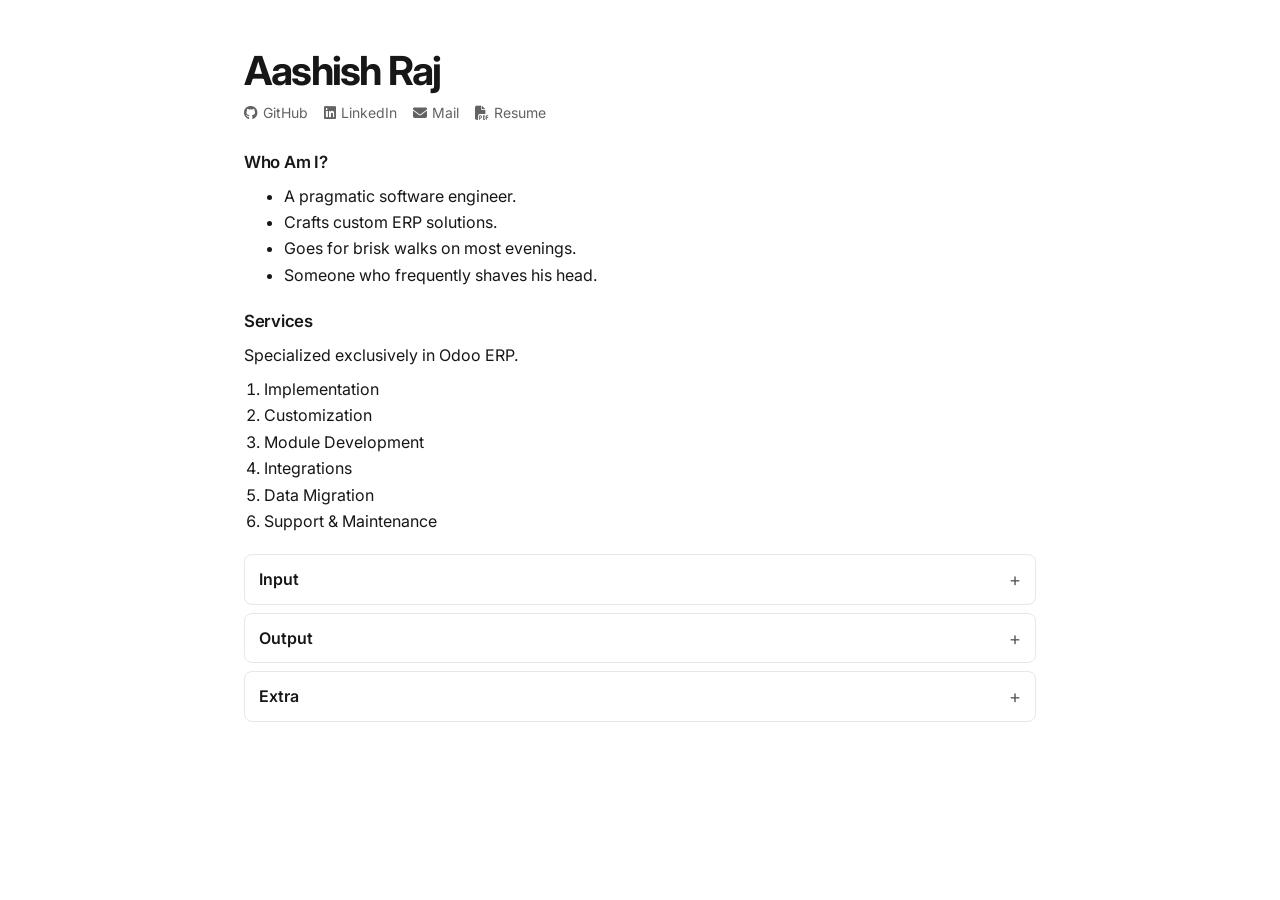
==== index.html @ 98721ff3 "Input Output Extra" ====
<!doctype html>
<html lang="en">

<head>
  <meta charset="utf-8">
  <meta name="viewport" content="width=device-width, initial-scale=1">
  <title>Aashish Raj</title>
  <link rel="preconnect" href="https://fonts.googleapis.com">
  <link rel="preconnect" href="https://fonts.gstatic.com" crossorigin>
  <link href="https://fonts.googleapis.com/css2?family=Inter:wght@400;500;600;700&display=swap" rel="stylesheet">
  <link rel="stylesheet" href="https://cdnjs.cloudflare.com/ajax/libs/font-awesome/6.7.2/css/all.min.css">
  <link rel="stylesheet" href="style.css">
</head>

<body>
  <main class="page">
    <header class="site-header">
      <h1>Aashish Raj</h1>
      <nav class="social-links" aria-label="Social links">
        <a href="https://github.com/iamtheaashish/"><i class="fa-brands fa-github" aria-hidden="true"></i><span>GitHub</span></a>
        <a href="https://linkedin.com/in/iamtheaashish/"><i class="fa-brands fa-linkedin" aria-hidden="true"></i><span>LinkedIn</span></a>
        <a href="mailto:iamtheaashish@gmail.com"><i class="fa-solid fa-envelope" aria-hidden="true"></i><span>Mail</span></a>
        <a href="YOUR_RESUME_URL"><i class="fa-solid fa-file-pdf" aria-hidden="true"></i><span>Resume</span></a>
      </nav>
    </header>

    <section class="intro" aria-labelledby="about-heading">
      <h2 id="about-heading">Who Am I?</h2>
      <ul>
        <li>A pragmatic software engineer.</li>
        <li>Crafts custom ERP solutions.</li>
        <li>Goes for brisk walks on most evenings.</li>
        <li>Someone who frequently shaves his head.</li>
      </ul>
    </section>

    <section class="services" aria-labelledby="services-heading">
      <h2 id="services-heading">Services</h2>
      <p class="services-description">
        Specialized exclusively in Odoo ERP.
      </p>
      <ol>
        <li>Implementation</li>
        <li>Customization</li>
        <li>Module Development</li>
        <li>Integrations</li>
        <li>Data Migration</li>
        <li>Support & Maintenance</li>
      </ol>
    </section>

    <section class="link-cards" aria-label="Explore">
      <details class="card">
        <summary>Input</summary>
        <nav class="links" aria-label="Input links">
          <a href="#">Articles</a>
          <a href="#">Books</a>
        </nav>
      </details>
      <details class="card">
        <summary>Output</summary>
        <nav class="links" aria-label="Output links">
          <a href="#">Bytings</a>
          <a href="#">Projects</a>
        </nav>
      </details>
      <details class="card">
        <summary>Extra</summary>
        <nav class="links" aria-label="Extra links">
          <a href="#">Grateful</a>
          <a href="#">Hardware</a>
        </nav>
      </details>
    </section>
  </main>
</body>

</html>
---- style.css ----
* {
  box-sizing: border-box;
}

:root {
  color-scheme: light;
  --text: #171717;
  --muted: #626262;
  --border: #e7e7e7;
  --surface: #fff;
  --surface-hover: #fafafa;
  --focus: #555;
}

body {
  max-width: 840px;
  margin: 0 auto;
  padding: 48px 24px;
  color: var(--text);
  background: var(--surface);
  font-family: Inter, sans-serif;
  font-size: 16px;
  line-height: 1.65;
  -webkit-font-smoothing: antialiased;
}

h1, h2, p, ul {
  margin-top: 0;
}

h1 {
  margin-bottom: 4px;
  font-size: clamp(2rem, 5vw, 2.5rem);
  line-height: 1.15;
  letter-spacing: -0.045em;
  font-weight: 700;
}

h2 {
  margin-bottom: 8px;
  font-size: 1.05rem;
  line-height: 1.4;
  letter-spacing: -0.015em;
  font-weight: 600;
}

.site-header {
  margin-bottom: 28px;
}

.social-links {
  display: flex;
  flex-wrap: wrap;
  gap: 8px 16px;
  margin-top: 8px;
  font-size: 14px;
  line-height: 1.5;
}

.social-links a {
  display: inline-flex;
  align-items: center;
  gap: 5px;
  color: var(--muted);
  text-decoration: none;
}

.social-links a:hover,
.links a:hover {
  color: var(--text);
  text-decoration: underline;
  text-underline-offset: 3px;
}

.intro {
  margin-bottom: 22px;
}

.intro p {
  max-width: 62ch;
  margin-bottom: 0;
}

.services {
  margin-bottom: 20px;
}

.services-description {
  margin-bottom: 8px;
}

.services ol {
  margin-top: 0;
  margin-bottom: 0;
  padding-left: 20px;
}

.services ul {
  margin-bottom: 0;
  padding-left: 20px;
}

.link-cards {
  display: grid;
  gap: 8px;
}

.card {
  overflow: hidden;
  border: 1px solid var(--border);
  border-radius: 8px;
  background: var(--surface);
  transition: background-color 140ms ease, border-color 140ms ease;
}

.card:hover {
  border-color: #d8d8d8;
}

.card summary {
  display: flex;
  align-items: center;
  justify-content: space-between;
  gap: 16px;
  padding: 11px 14px;
  cursor: pointer;
  font-weight: 600;
  list-style: none;
}

.card summary::-webkit-details-marker {
  display: none;
}

.card summary::after {
  content: "+";
  color: var(--muted);
  font-size: 1.15rem;
  font-weight: 400;
  line-height: 1;
}

.card[open] summary::after {
  content: "−";
}

.card summary:hover {
  background: var(--surface-hover);
}

.card summary:focus-visible,
.social-links a:focus-visible,
.links a:focus-visible {
  outline: 2px solid var(--focus);
  outline-offset: 3px;
  border-radius: 2px;
}

.links {
  display: flex;
  flex-wrap: wrap;
  gap: 8px 20px;
  padding: 0 14px 12px;
}

.links a {
  color: var(--text);
  text-decoration: none;
  text-underline-offset: 3px;
}

@media (max-width: 520px) {
  body {
    padding: 36px 16px;
  }

  .site-header {
    margin-bottom: 24px;
  }
}

@media (prefers-reduced-motion: reduce) {
  .card {
    transition: none;
  }
}
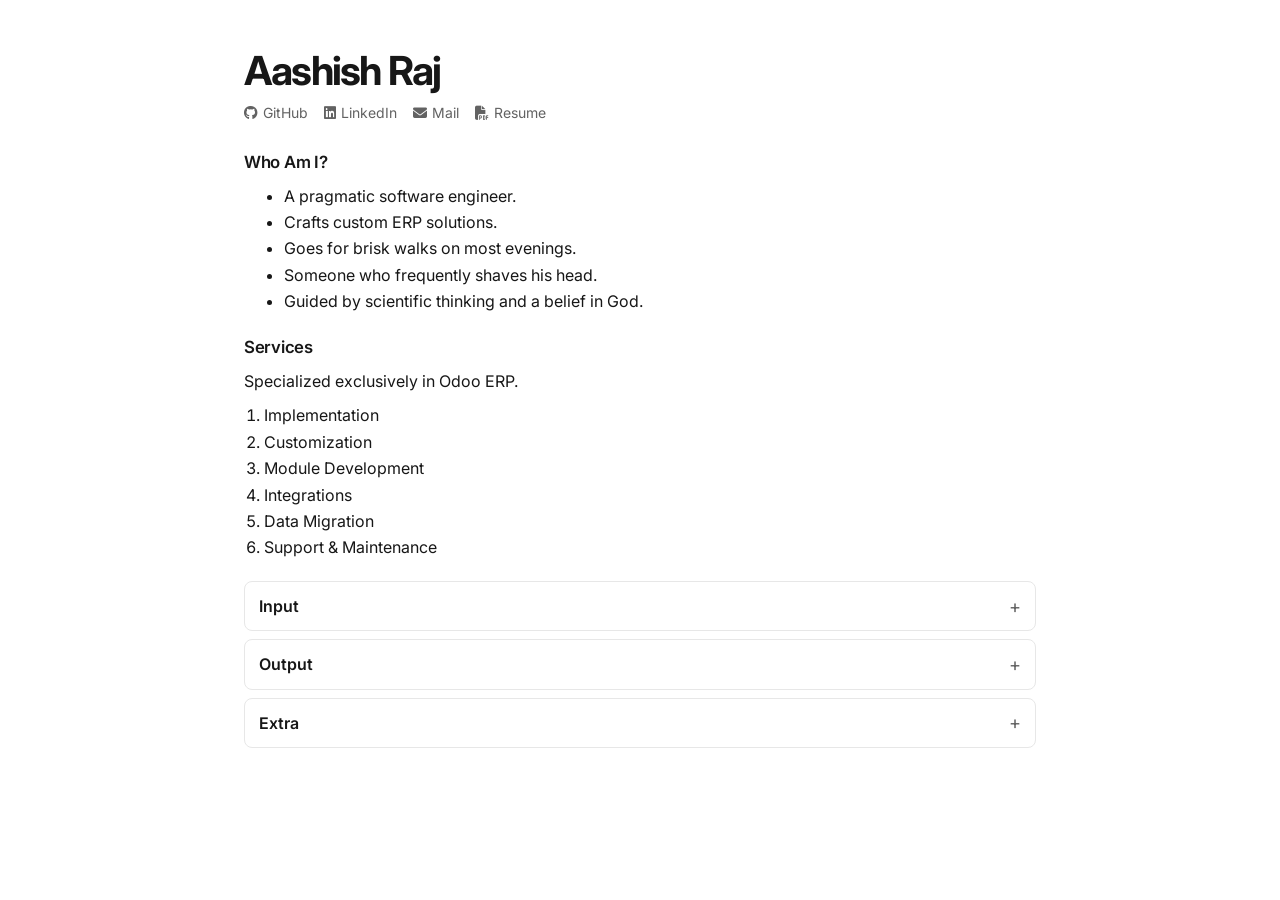
==== commit 420c1415: "Books and Articles Done" ====
--- a/index.html
+++ b/index.html
@@ -31,6 +31,7 @@
         <li>Crafts custom ERP solutions.</li>
         <li>Goes for brisk walks on most evenings.</li>
         <li>Someone who frequently shaves his head.</li>
+        <li>Guided by scientific thinking and a belief in God.</li>
       </ul>
     </section>
 
@@ -53,8 +54,8 @@
       <details class="card">
         <summary>Input</summary>
         <nav class="links" aria-label="Input links">
-          <a href="#">Articles</a>
-          <a href="#">Books</a>
+          <a href="input/articles.html">Articles</a>
+          <a href="input/books.html">Books</a>
         </nav>
       </details>
       <details class="card">
--- a/style.css
+++ b/style.css
@@ -169,6 +169,171 @@
   text-underline-offset: 3px;
 }
 
+/* Books page */
+.back-link {
+  display: inline-block;
+  margin-bottom: 2px;
+  color: var(--accent, #087eaa);
+  font-size: 14px;
+  text-decoration: none;
+}
+
+.back-link:hover {
+  text-decoration: underline;
+  text-underline-offset: 3px;
+}
+
+.page-header {
+  margin-bottom: 30px;
+}
+
+.subtitle {
+  margin-bottom: 0;
+  color: var(--muted);
+  font-size: 1.05rem;
+}
+
+.year-section h2 {
+  margin-bottom: 14px;
+  font-size: 1.2rem;
+}
+
+/* Books page */
+.back-link {
+  display: inline-block;
+  margin-bottom: 2px;
+  color: var(--muted);
+  font-size: 14px;
+  text-decoration: none;
+}
+
+.back-link:hover {
+  color: var(--text);
+  text-decoration: underline;
+}
+
+.page-header {
+  margin-bottom: 28px;
+}
+
+.subtitle {
+  margin-bottom: 0;
+  color: var(--muted);
+  font-size: 1.05rem;
+}
+
+.year-section h2 {
+  margin-bottom: 14px;
+  font-size: 1.2rem;
+}
+
+.book-list {
+  margin: 0;
+  padding-left: 24px;
+}
+
+.book {
+  padding-left: 4px;
+  margin-bottom: 18px;
+}
+
+.book-title {
+  margin-bottom: 10px;
+  font-weight: 500;
+}
+
+.book-title a {
+  color: var(--text);
+  text-decoration: underline;
+  text-underline-offset: 4px;
+}
+
+.book-title a:hover {
+  color: var(--muted);
+}
+
+.book-title span:not(.badge) {
+  color: var(--muted);
+  font-weight: 400;
+}
+
+.book-note {
+  margin-bottom: 0;
+  color: var(--muted);
+  line-height: 1.75;
+}
+
+.badge {
+  display: inline-block;
+  margin-left: 4px;
+  padding: 1px 7px;
+  border: 1px solid var(--border);
+  border-radius: 4px;
+  color: var(--muted);
+  font-size: 12px;
+}
+
+@media (max-width: 520px) {
+  .page-header {
+    margin-bottom: 24px;
+  }
+
+  .book-list {
+    padding-left: 20px;
+  }
+
+  .book {
+    margin-bottom: 20px;
+  }
+}
+
+/* Articles page */
+.article-list {
+  margin: 0;
+  padding-left: 24px;
+}
+
+.article {
+  padding-left: 4px;
+  margin-bottom: 18px;
+}
+
+.article-title {
+  margin-bottom: 10px;
+  font-weight: 500;
+}
+
+.article-title a {
+  color: var(--text);
+  text-decoration: underline;
+  text-underline-offset: 4px;
+}
+
+.article-title a:hover {
+  color: var(--muted);
+}
+
+.article-title span {
+  color: var(--muted);
+  font-weight: 400;
+}
+
+.article-note {
+  margin-bottom: 0;
+  color: var(--muted);
+  line-height: 1.75;
+}
+
+@media (max-width: 520px) {
+  .article-list {
+    padding-left: 20px;
+  }
+
+  .article {
+    margin-bottom: 20px;
+  }
+}
+
 @media (max-width: 520px) {
   body {
     padding: 36px 16px;
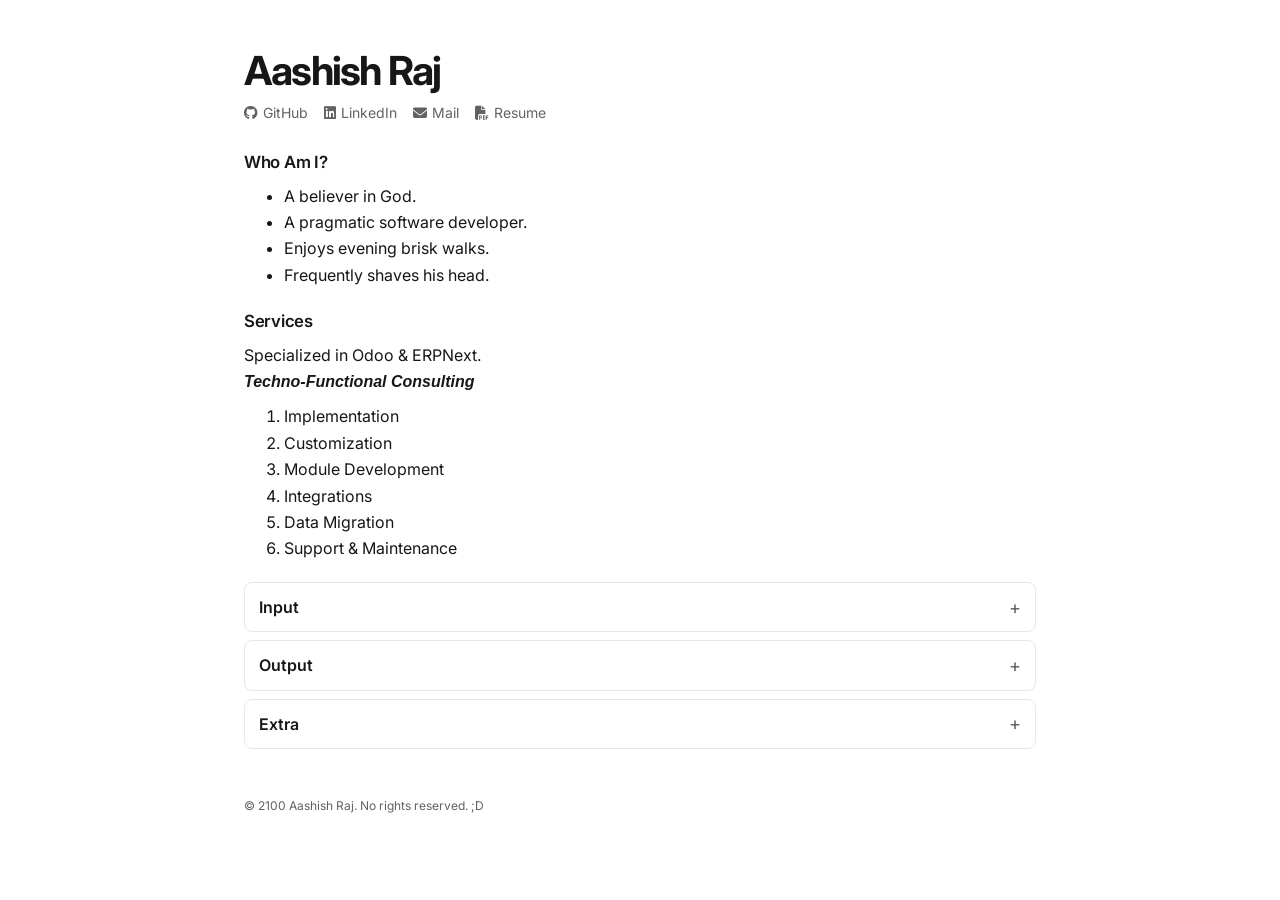
==== commit b045482e: "More work done." ====
--- a/index.html
+++ b/index.html
@@ -4,7 +4,7 @@
 <head>
   <meta charset="utf-8">
   <meta name="viewport" content="width=device-width, initial-scale=1">
-  <title>Aashish Raj</title>
+  <title>Aashish's Portfolio</title>
   <link rel="preconnect" href="https://fonts.googleapis.com">
   <link rel="preconnect" href="https://fonts.gstatic.com" crossorigin>
   <link href="https://fonts.googleapis.com/css2?family=Inter:wght@400;500;600;700&display=swap" rel="stylesheet">
@@ -17,9 +17,12 @@
     <header class="site-header">
       <h1>Aashish Raj</h1>
       <nav class="social-links" aria-label="Social links">
-        <a href="https://github.com/iamtheaashish/"><i class="fa-brands fa-github" aria-hidden="true"></i><span>GitHub</span></a>
-        <a href="https://linkedin.com/in/iamtheaashish/"><i class="fa-brands fa-linkedin" aria-hidden="true"></i><span>LinkedIn</span></a>
-        <a href="mailto:iamtheaashish@gmail.com"><i class="fa-solid fa-envelope" aria-hidden="true"></i><span>Mail</span></a>
+        <a href="https://github.com/iamtheaashish/"><i class="fa-brands fa-github"
+            aria-hidden="true"></i><span>GitHub</span></a>
+        <a href="https://linkedin.com/in/iamtheaashish/"><i class="fa-brands fa-linkedin"
+            aria-hidden="true"></i><span>LinkedIn</span></a>
+        <a href="mailto:iamtheaashish@gmail.com"><i class="fa-solid fa-envelope"
+            aria-hidden="true"></i><span>Mail</span></a>
         <a href="YOUR_RESUME_URL"><i class="fa-solid fa-file-pdf" aria-hidden="true"></i><span>Resume</span></a>
       </nav>
     </header>
@@ -27,18 +30,19 @@
     <section class="intro" aria-labelledby="about-heading">
       <h2 id="about-heading">Who Am I?</h2>
       <ul>
-        <li>A pragmatic software engineer.</li>
-        <li>Crafts custom ERP solutions.</li>
-        <li>Goes for brisk walks on most evenings.</li>
-        <li>Someone who frequently shaves his head.</li>
-        <li>Guided by scientific thinking and a belief in God.</li>
+        <li>A believer in God.</li>
+        <li>A pragmatic software developer.</li>
+        <li>Enjoys evening brisk walks.</li>
+        <li>Frequently shaves his head.</li>
       </ul>
     </section>
 
     <section class="services" aria-labelledby="services-heading">
       <h2 id="services-heading">Services</h2>
       <p class="services-description">
-        Specialized exclusively in Odoo ERP.
+        Specialized in Odoo & ERPNext.
+        <br>
+        <strong><em>Techno-Functional Consulting</em></strong>
       </p>
       <ol>
         <li>Implementation</li>
@@ -54,6 +58,7 @@
       <details class="card">
         <summary>Input</summary>
         <nav class="links" aria-label="Input links">
+          <a href="input/education.html">Education</a>
           <a href="input/articles.html">Articles</a>
           <a href="input/books.html">Books</a>
         </nav>
@@ -61,19 +66,22 @@
       <details class="card">
         <summary>Output</summary>
         <nav class="links" aria-label="Output links">
-          <a href="#">Bytings</a>
-          <a href="#">Projects</a>
+          <a href="output/jobs.html">Jobs</a>
+          <a href="output/bytings.html">Bytings</a>
+          <a href="output/projects.html">Projects</a>
         </nav>
       </details>
       <details class="card">
         <summary>Extra</summary>
         <nav class="links" aria-label="Extra links">
-          <a href="#">Grateful</a>
-          <a href="#">Hardware</a>
+          <a href="extra/endeavors.html">Endeavors</a>
+          <a href="extra/tinkering.html">Tinkering</a>
         </nav>
       </details>
     </section>
   </main>
 </body>
-
+<footer class="site-footer">
+  <p>© 2100 Aashish Raj. No rights reserved. ;D</p>
+</footer>
 </html>
--- a/style.css
+++ b/style.css
@@ -92,12 +92,12 @@
 .services ol {
   margin-top: 0;
   margin-bottom: 0;
-  padding-left: 20px;
+  padding-left: 40px;
 }
 
 .services ul {
   margin-bottom: 0;
-  padding-left: 20px;
+  padding-left: 40px;
 }
 
 .link-cards {
@@ -324,6 +324,184 @@
   line-height: 1.75;
 }
 
+/* Vertical timeline */
+.timeline {
+  position: relative;
+  margin-left: 8px;
+  padding-left: 28px;
+  border-left: 2px dotted var(--border);
+}
+
+.timeline-item {
+  position: relative;
+  padding-bottom: 28px;
+}
+
+.timeline-item:last-child {
+  padding-bottom: 0;
+}
+
+.timeline-item::before {
+  content: "";
+  position: absolute;
+  left: -35px;
+  top: 7px;
+  width: 10px;
+  height: 10px;
+  border: 2px solid var(--text);
+  border-radius: 50%;
+  background: var(--surface);
+}
+
+.timeline-item h3 {
+  margin: 0 0 4px;
+  font-size: 1rem;
+}
+
+.timeline-date {
+  color: var(--muted);
+  font-size: 14px;
+  margin-bottom: 8px;
+}
+
+/* Bytings page */
+.subscribe-note {
+  display: flex;
+  align-items: center;
+  gap: 14px;
+  margin: 46px 0 32px;
+  padding: 14px 18px;
+  border: 1px solid var(--border);
+  border-radius: 12px;
+  background: var(--surface-hover);
+}
+
+.subscribe-note p {
+  margin: 0;
+  color: var(--muted);
+}
+
+.subscribe-note a {
+  color: var(--text);
+  font-weight: 600;
+}
+
+.bytings-section h2 {
+  margin-bottom: 14px;
+  font-size: 1.2rem;
+}
+
+.bytings-list {
+  margin: 0;
+  padding-left: 24px;
+}
+
+.bytings-list li {
+  padding-left: 4px;
+  margin-bottom: 10px;
+}
+
+.bytings-list li::marker {
+  color: var(--muted);
+}
+
+.bytings-list a {
+  color: var(--text);
+  font-weight: 500;
+  text-decoration: underline;
+  text-underline-offset: 4px;
+}
+
+.bytings-list a:hover {
+  color: var(--muted);
+}
+
+/* Projects page */
+/* Projects page */
+.project {
+  padding: 0 0 32px;
+  margin-bottom: 32px;
+  border-bottom: 1px solid var(--border);
+}
+
+.project:last-child {
+  border-bottom: 0;
+  margin-bottom: 0;
+  padding-bottom: 0;
+}
+
+.project h3 {
+  margin: 0 0 22px;
+  font-size: 1rem;
+  font-weight: 600;
+  line-height: 1.6;
+}
+
+.project h3 a {
+  color: var(--text);
+  text-underline-offset: 4px;
+}
+
+.project-stack,
+.project-features-label {
+  margin-bottom: 22px;
+}
+
+.project-stack strong,
+.project-features-label strong {
+  font-weight: 600;
+}
+
+.project-features {
+  padding-left: 24px;
+  color: var(--muted);
+}
+
+.project-features li {
+  padding-left: 8px;
+  margin-bottom: 10px;
+}
+
+.project-status {
+  display: inline-block;
+  padding: 2px 7px;
+  border: 1px solid var(--border);
+  border-radius: 4px;
+  color: var(--muted);
+  font-size: 12px;
+  font-weight: 500;
+  vertical-align: 2px;
+}
+
+.site-footer {
+  margin-top: 48px;
+  color: var(--muted);
+  font-size: 12px;
+  line-height: 1.5;
+}
+
+.site-footer p {
+  margin: 0;
+}
+
+@media (max-width: 520px) {
+  .project {
+    margin-bottom: 24px;
+    padding-bottom: 24px;
+  }
+}
+
+@media (max-width: 520px) {
+  .subscribe-note {
+    margin: 32px 0 26px;
+    padding: 12px 14px;
+  }
+
+  .bytings-list {
+    padding-left: 20px;
+  }
+}
+
 @media (max-width: 520px) {
   .article-list {
     padding-left: 20px;
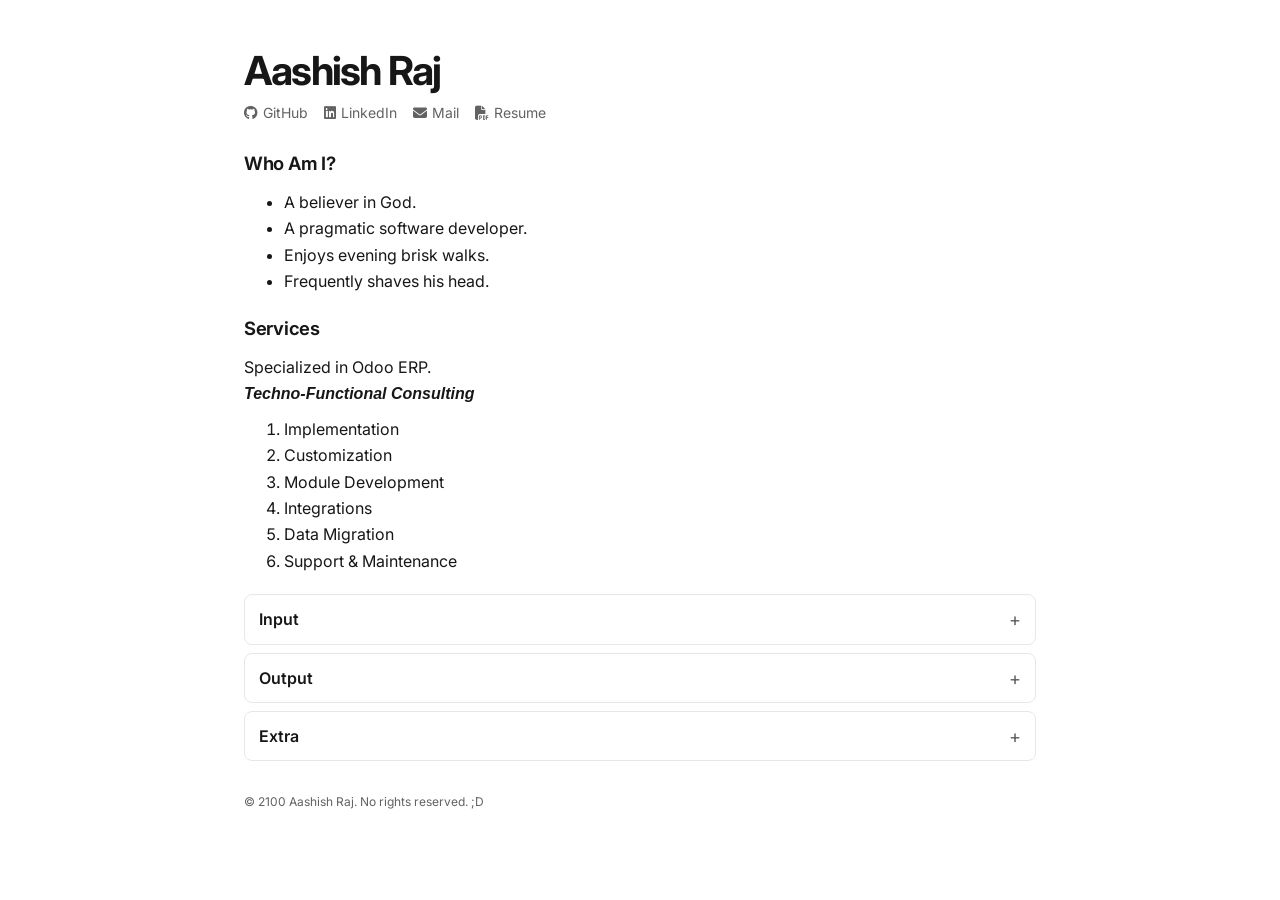
==== commit 138f491a: "Removed ERPNext." ====
--- a/index.html
+++ b/index.html
@@ -23,7 +23,7 @@
             aria-hidden="true"></i><span>LinkedIn</span></a>
         <a href="mailto:iamtheaashish@gmail.com"><i class="fa-solid fa-envelope"
             aria-hidden="true"></i><span>Mail</span></a>
-        <a href="YOUR_RESUME_URL"><i class="fa-solid fa-file-pdf" aria-hidden="true"></i><span>Resume</span></a>
+        <a href="https://drive.google.com/"><i class="fa-solid fa-file-pdf" aria-hidden="true"></i><span>Resume</span></a>
       </nav>
     </header>
 
@@ -40,7 +40,7 @@
     <section class="services" aria-labelledby="services-heading">
       <h2 id="services-heading">Services</h2>
       <p class="services-description">
-        Specialized in Odoo & ERPNext.
+        Specialized in Odoo ERP.
         <br>
         <strong><em>Techno-Functional Consulting</em></strong>
       </p>
--- a/style.css
+++ b/style.css
@@ -24,7 +24,10 @@
   -webkit-font-smoothing: antialiased;
 }
 
-h1, h2, p, ul {
+h1,
+h2,
+p,
+ul {
   margin-top: 0;
 }
 
@@ -37,13 +40,14 @@
 }
 
 h2 {
-  margin-bottom: 8px;
-  font-size: 1.05rem;
+  margin-bottom: 12px;
+  font-size: 1.15rem;
   line-height: 1.4;
   letter-spacing: -0.015em;
-  font-weight: 600;
-}
-
+  font-weight: 650;
+}
+
+/* Site header and navigation */
 .site-header {
   margin-bottom: 28px;
 }
@@ -72,6 +76,15 @@
   text-underline-offset: 3px;
 }
 
+.social-links a:focus-visible,
+.links a:focus-visible,
+.card summary:focus-visible {
+  outline: 2px solid var(--focus);
+  outline-offset: 3px;
+  border-radius: 2px;
+}
+
+/* Home page */
 .intro {
   margin-bottom: 22px;
 }
@@ -89,17 +102,14 @@
   margin-bottom: 8px;
 }
 
-.services ol {
+.services ol,
+.services ul {
   margin-top: 0;
   margin-bottom: 0;
   padding-left: 40px;
 }
 
-.services ul {
-  margin-bottom: 0;
-  padding-left: 40px;
-}
-
+/* Expandable navigation cards */
 .link-cards {
   display: grid;
   gap: 8px;
@@ -148,14 +158,6 @@
   background: var(--surface-hover);
 }
 
-.card summary:focus-visible,
-.social-links a:focus-visible,
-.links a:focus-visible {
-  outline: 2px solid var(--focus);
-  outline-offset: 3px;
-  border-radius: 2px;
-}
-
 .links {
   display: flex;
   flex-wrap: wrap;
@@ -169,22 +171,23 @@
   text-underline-offset: 3px;
 }
 
-/* Books page */
+/* Shared page headers and back links */
 .back-link {
   display: inline-block;
   margin-bottom: 2px;
-  color: var(--accent, #087eaa);
+  color: var(--muted);
   font-size: 14px;
   text-decoration: none;
 }
 
 .back-link:hover {
+  color: var(--text);
   text-decoration: underline;
   text-underline-offset: 3px;
 }
 
 .page-header {
-  margin-bottom: 30px;
+  margin-bottom: 28px;
 }
 
 .subtitle {
@@ -193,71 +196,51 @@
   font-size: 1.05rem;
 }
 
-.year-section h2 {
+/* Books and articles */
+.year-section h2,
+.bytings-section h2 {
   margin-bottom: 14px;
   font-size: 1.2rem;
 }
 
-/* Books page */
-.back-link {
-  display: inline-block;
-  margin-bottom: 2px;
-  color: var(--muted);
-  font-size: 14px;
-  text-decoration: none;
-}
-
-.back-link:hover {
-  color: var(--text);
-  text-decoration: underline;
-}
-
-.page-header {
-  margin-bottom: 28px;
-}
-
-.subtitle {
-  margin-bottom: 0;
-  color: var(--muted);
-  font-size: 1.05rem;
-}
-
-.year-section h2 {
-  margin-bottom: 14px;
-  font-size: 1.2rem;
-}
-
-.book-list {
+.book-list,
+.article-list {
   margin: 0;
   padding-left: 24px;
 }
 
-.book {
+.book,
+.article {
   padding-left: 4px;
   margin-bottom: 18px;
 }
 
-.book-title {
+.book-title,
+.article-title {
   margin-bottom: 10px;
   font-weight: 500;
 }
 
-.book-title a {
+.book-title a,
+.article-title a {
   color: var(--text);
   text-decoration: underline;
   text-underline-offset: 4px;
 }
 
-.book-title a:hover {
-  color: var(--muted);
-}
-
-.book-title span:not(.badge) {
+.book-title a:hover,
+.article-title a:hover {
+  color: var(--muted);
+}
+
+.book-title span:not(.badge),
+.article-title span {
   color: var(--muted);
   font-weight: 400;
 }
 
-.book-note {
+.book-note,
+.article-note {
   margin-bottom: 0;
   color: var(--muted);
   line-height: 1.75;
@@ -271,57 +254,6 @@
   border-radius: 4px;
   color: var(--muted);
   font-size: 12px;
-}
-
-@media (max-width: 520px) {
-  .page-header {
-    margin-bottom: 24px;
-  }
-
-  .book-list {
-    padding-left: 20px;
-  }
-
-  .book {
-    margin-bottom: 20px;
-  }
-}
-
-/* Articles page */
-.article-list {
-  margin: 0;
-  padding-left: 24px;
-}
-
-.article {
-  padding-left: 4px;
-  margin-bottom: 18px;
-}
-
-.article-title {
-  margin-bottom: 10px;
-  font-weight: 500;
-}
-
-.article-title a {
-  color: var(--text);
-  text-decoration: underline;
-  text-underline-offset: 4px;
-}
-
-.article-title a:hover {
-  color: var(--muted);
-}
-
-.article-title span {
-  color: var(--muted);
-  font-weight: 400;
-}
-
-.article-note {
-  margin-bottom: 0;
-  color: var(--muted);
-  line-height: 1.75;
 }
 
 /* Vertical timeline */
@@ -359,9 +291,9 @@
 }
 
 .timeline-date {
+  margin-bottom: 8px;
   color: var(--muted);
   font-size: 14px;
-  margin-bottom: 8px;
 }
 
 /* Bytings page */
@@ -386,11 +318,6 @@
   font-weight: 600;
 }
 
-.bytings-section h2 {
-  margin-bottom: 14px;
-  font-size: 1.2rem;
-}
-
 .bytings-list {
   margin: 0;
   padding-left: 24px;
@@ -416,7 +343,47 @@
   color: var(--muted);
 }
 
-/* Projects page */
+/* Videos */
+.video-list {
+  margin-top: 32px;
+}
+
+.video-item {
+  padding-bottom: 32px;
+  margin-bottom: 32px;
+  border-bottom: 1px solid var(--border);
+}
+
+.video-item:last-child {
+  border-bottom: 0;
+}
+
+.video-embed {
+  position: relative;
+  width: 100%;
+  aspect-ratio: 16 / 9;
+  overflow: hidden;
+  background: var(--surface-hover);
+}
+
+.video-embed iframe {
+  position: absolute;
+  inset: 0;
+  width: 100%;
+  height: 100%;
+  border: 0;
+}
+
+.video-item h2 {
+  margin: 12px 0 0;
+  font-size: 1rem;
+}
+
+.video-item h2 a {
+  color: var(--text);
+  text-underline-offset: 4px;
+}
+
 /* Projects page */
 .project {
   padding: 0 0 32px;
@@ -425,9 +392,9 @@
 }
 
 .project:last-child {
+  padding-bottom: 0;
+  margin-bottom: 0;
   border-bottom: 0;
-  margin-bottom: 0;
-  padding-bottom: 0;
 }
 
 .project h3 {
@@ -462,6 +429,7 @@
   margin-bottom: 10px;
 }
 
+/* Project status */
 .project-status {
   display: inline-block;
   padding: 2px 7px;
@@ -473,8 +441,9 @@
   vertical-align: 2px;
 }
 
+/* Footer */
 .site-footer {
-  margin-top: 48px;
+  margin-top: 32px;
   color: var(--muted);
   font-size: 12px;
   line-height: 1.5;
@@ -484,44 +453,51 @@
   margin: 0;
 }
 
+/* Responsive styles */
 @media (max-width: 520px) {
+  body {
+    padding: 36px 16px;
+  }
+
+  .site-header {
+    margin-bottom: 24px;
+  }
+
+  .page-header {
+    margin-bottom: 24px;
+  }
+
+  .book-list,
+  .article-list,
+  .bytings-list {
+    padding-left: 20px;
+  }
+
+  .book,
+  .article {
+    margin-bottom: 20px;
+  }
+
+  .subscribe-note {
+    margin: 32px 0 26px;
+    padding: 12px 14px;
+  }
+
+  .video-list {
+    margin-top: 24px;
+  }
+
+  .video-item {
+    margin-bottom: 24px;
+    padding-bottom: 24px;
+  }
+
   .project {
     margin-bottom: 24px;
     padding-bottom: 24px;
   }
 }
 
-@media (max-width: 520px) {
-  .subscribe-note {
-    margin: 32px 0 26px;
-    padding: 12px 14px;
-  }
-
-  .bytings-list {
-    padding-left: 20px;
-  }
-}
-
-@media (max-width: 520px) {
-  .article-list {
-    padding-left: 20px;
-  }
-
-  .article {
-    margin-bottom: 20px;
-  }
-}
-
-@media (max-width: 520px) {
-  body {
-    padding: 36px 16px;
-  }
-
-  .site-header {
-    margin-bottom: 24px;
-  }
-}
-
 @media (prefers-reduced-motion: reduce) {
   .card {
     transition: none;
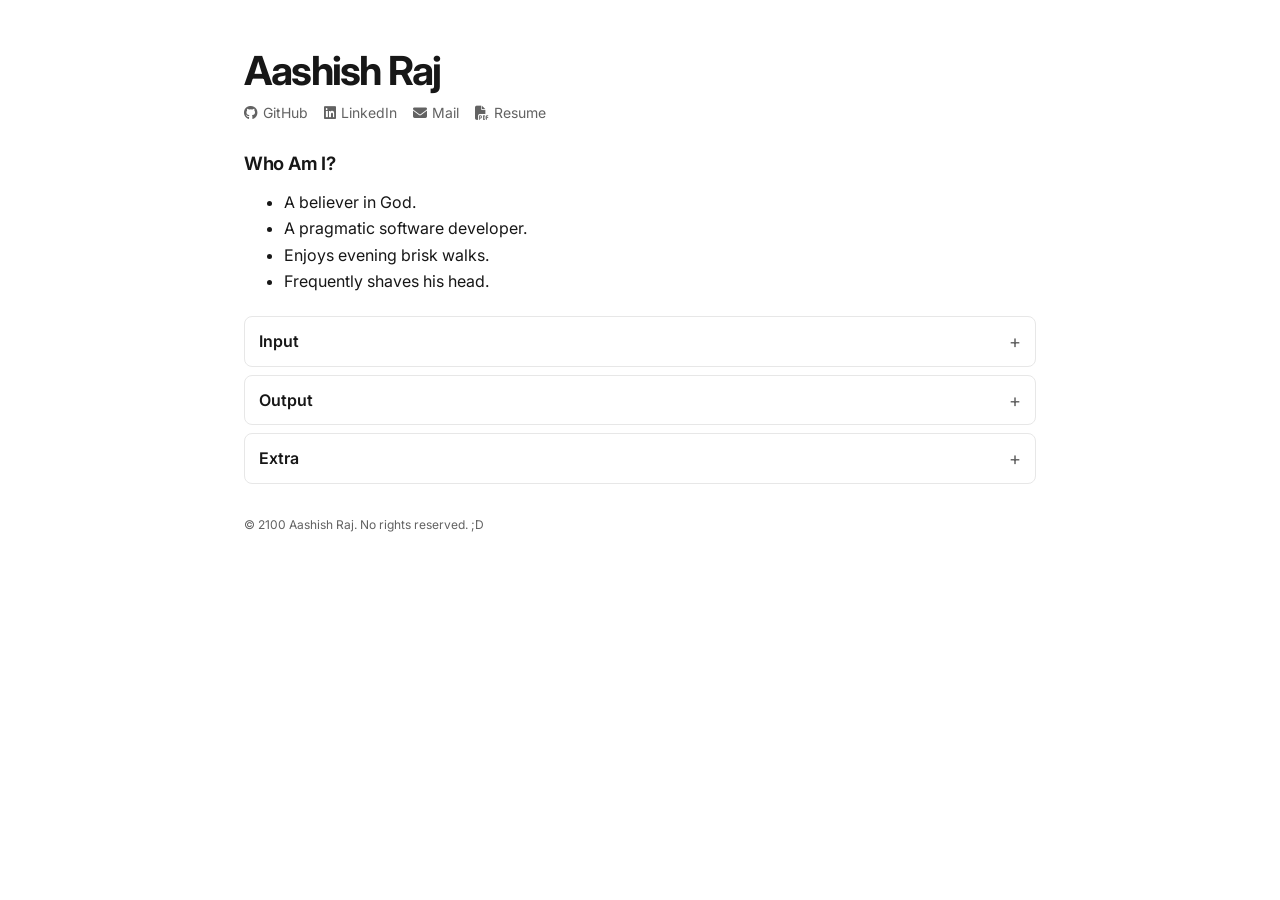
==== commit 4b1f9054: "Services removed" ====
--- a/index.html
+++ b/index.html
@@ -37,23 +37,6 @@
       </ul>
     </section>
 
-    <section class="services" aria-labelledby="services-heading">
-      <h2 id="services-heading">Services</h2>
-      <p class="services-description">
-        Specialized in Odoo ERP.
-        <br>
-        <strong><em>Techno-Functional Consulting</em></strong>
-      </p>
-      <ol>
-        <li>Implementation</li>
-        <li>Customization</li>
-        <li>Module Development</li>
-        <li>Integrations</li>
-        <li>Data Migration</li>
-        <li>Support & Maintenance</li>
-      </ol>
-    </section>
-
     <section class="link-cards" aria-label="Explore">
       <details class="card">
         <summary>Input</summary>
--- a/style.css
+++ b/style.css
@@ -94,20 +94,6 @@
   margin-bottom: 0;
 }
 
-.services {
-  margin-bottom: 20px;
-}
-
-.services-description {
-  margin-bottom: 8px;
-}
-
-.services ol,
-.services ul {
-  margin-top: 0;
-  margin-bottom: 0;
-  padding-left: 40px;
-}
 
 /* Expandable navigation cards */
 .link-cards {
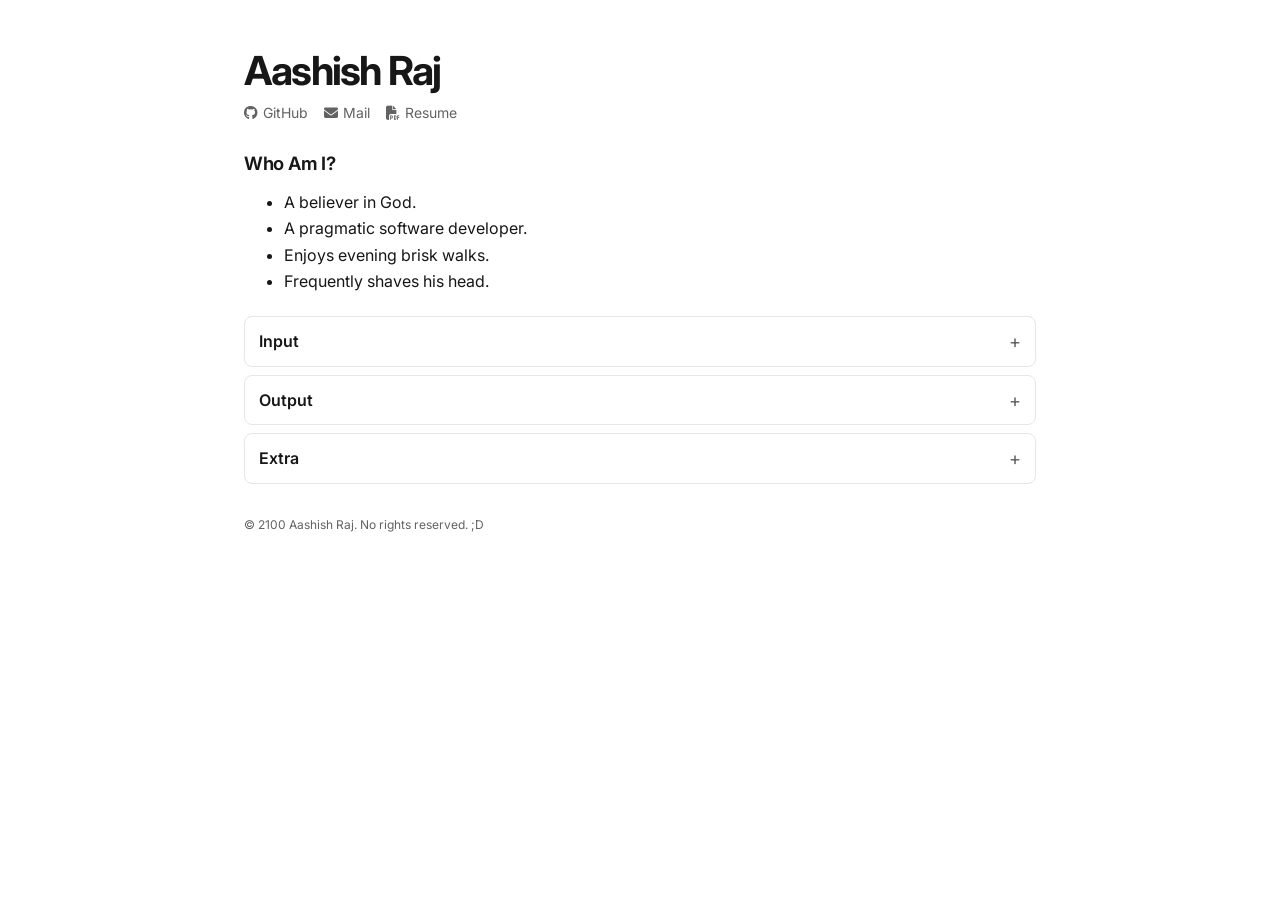
==== commit 4044337c: "Social Media Removed" ====
--- a/index.html
+++ b/index.html
@@ -19,9 +19,7 @@
       <nav class="social-links" aria-label="Social links">
         <a href="https://github.com/iamtheaashish/"><i class="fa-brands fa-github"
             aria-hidden="true"></i><span>GitHub</span></a>
-        <a href="https://linkedin.com/in/iamtheaashish/"><i class="fa-brands fa-linkedin"
-            aria-hidden="true"></i><span>LinkedIn</span></a>
-        <a href="mailto:iamtheaashish@gmail.com"><i class="fa-solid fa-envelope"
+        <a href="mailto:iamtheaashish@proton.me"><i class="fa-solid fa-envelope"
             aria-hidden="true"></i><span>Mail</span></a>
         <a href="https://drive.google.com/"><i class="fa-solid fa-file-pdf" aria-hidden="true"></i><span>Resume</span></a>
       </nav>
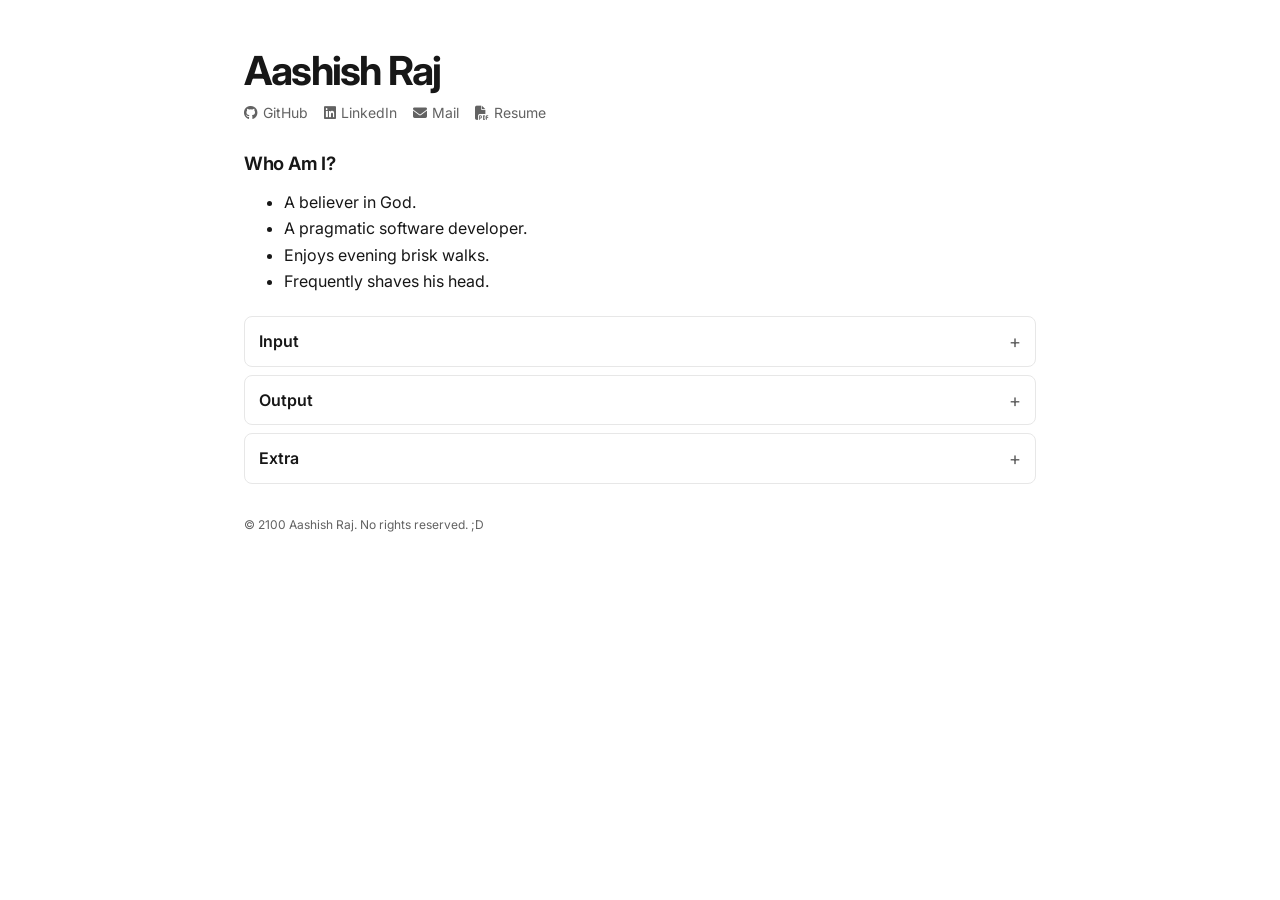
==== commit f7f7e879: "Linkedin added" ====
--- a/index.html
+++ b/index.html
@@ -19,9 +19,14 @@
       <nav class="social-links" aria-label="Social links">
         <a href="https://github.com/iamtheaashish/"><i class="fa-brands fa-github"
             aria-hidden="true"></i><span>GitHub</span></a>
+        <a href="https://www.linkedin.com/in/iamtheaashish/" target="_blank" rel="noopener noreferrer">
+          <i class="fa-brands fa-linkedin" aria-hidden="true"></i>
+          <span>LinkedIn</span>
+        </a>
         <a href="mailto:iamtheaashish@proton.me"><i class="fa-solid fa-envelope"
             aria-hidden="true"></i><span>Mail</span></a>
-        <a href="https://drive.google.com/"><i class="fa-solid fa-file-pdf" aria-hidden="true"></i><span>Resume</span></a>
+        <a href="https://drive.google.com/"><i class="fa-solid fa-file-pdf"
+            aria-hidden="true"></i><span>Resume</span></a>
       </nav>
     </header>
 
@@ -65,4 +70,5 @@
 <footer class="site-footer">
   <p>© 2100 Aashish Raj. No rights reserved. ;D</p>
 </footer>
+
 </html>
